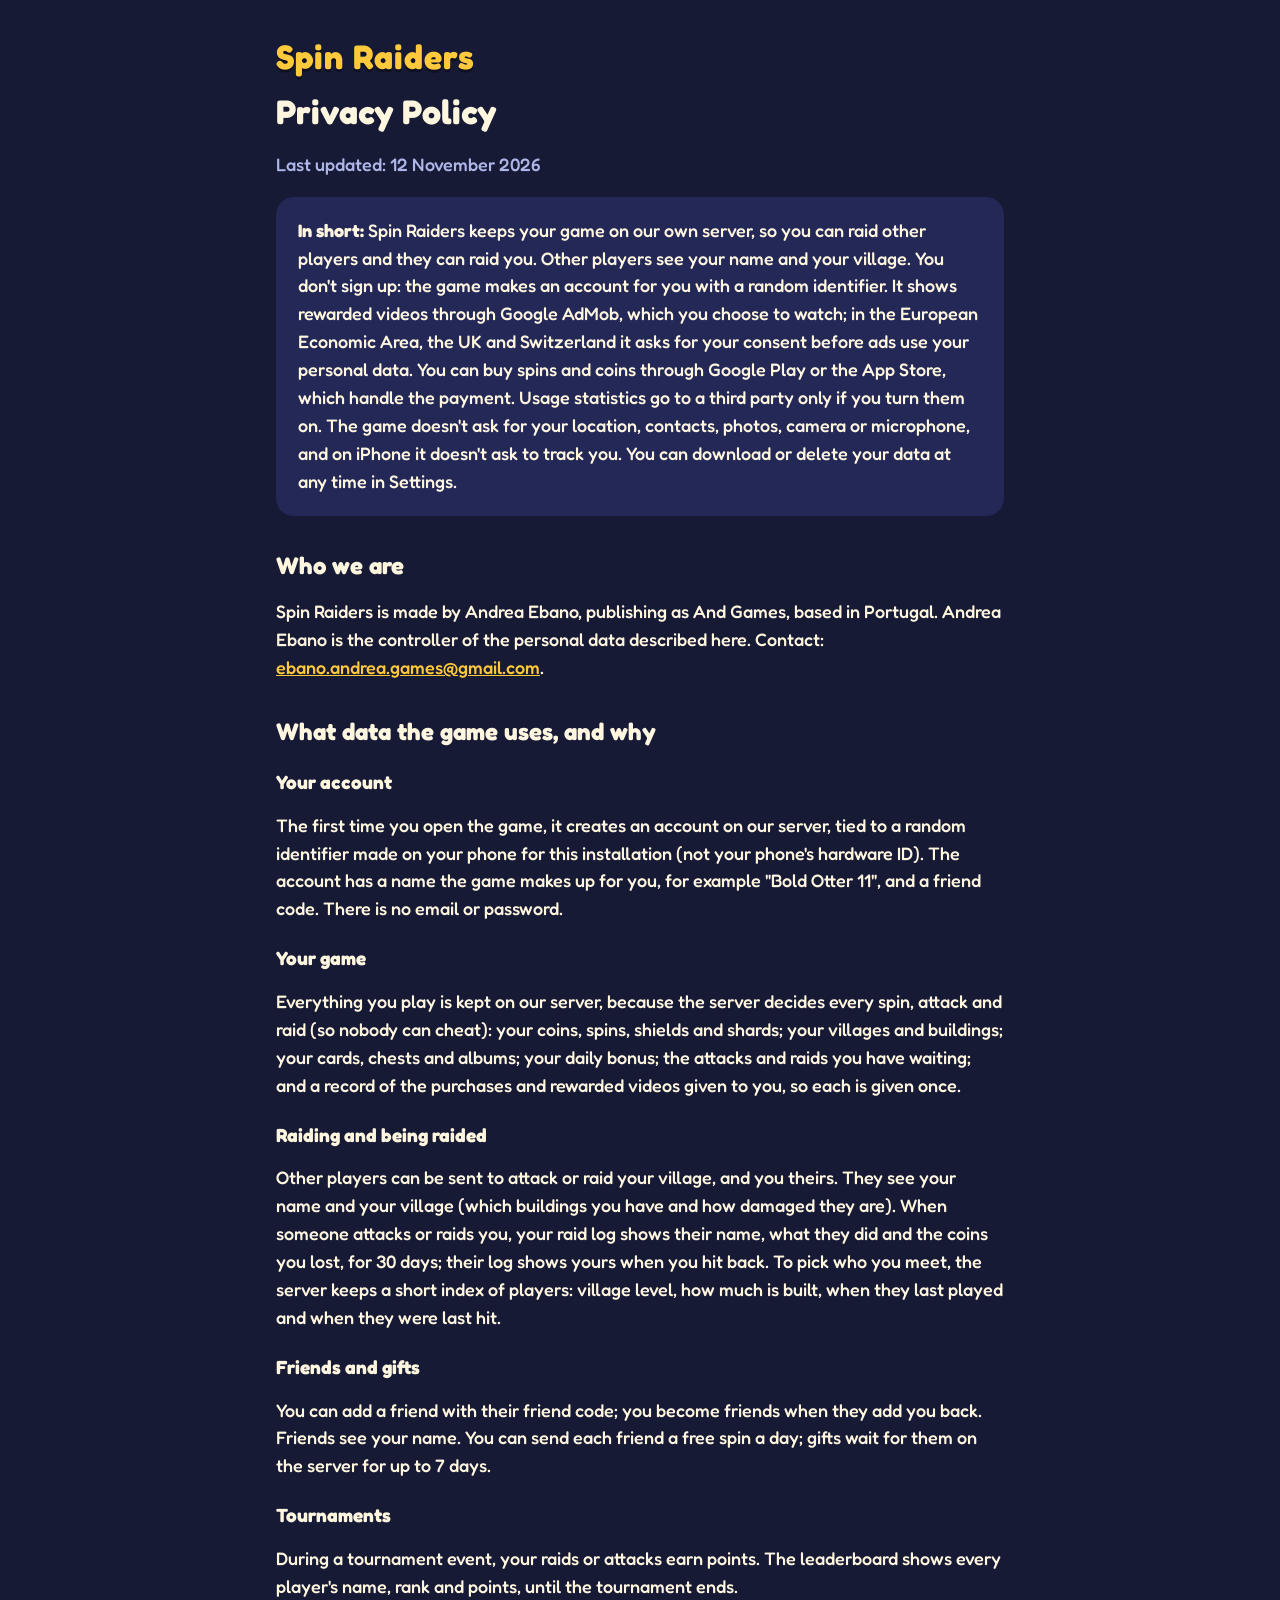
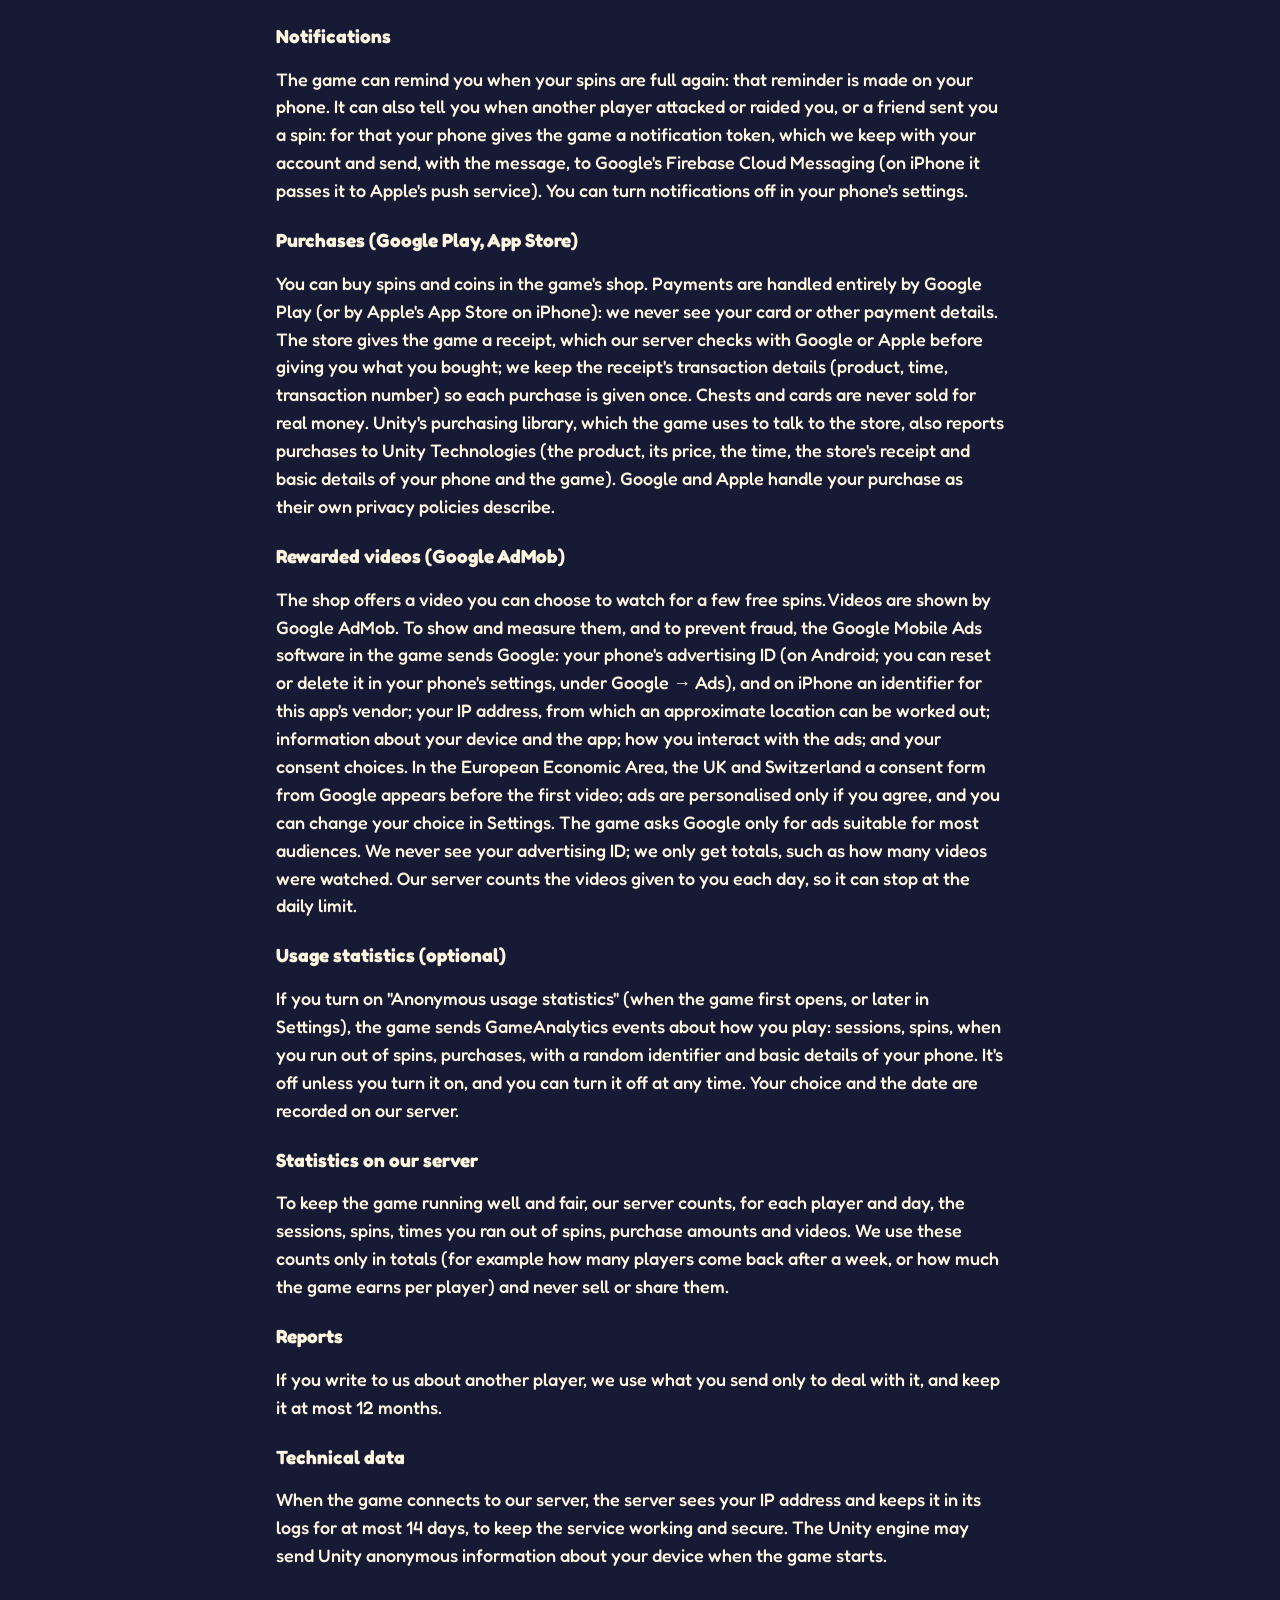
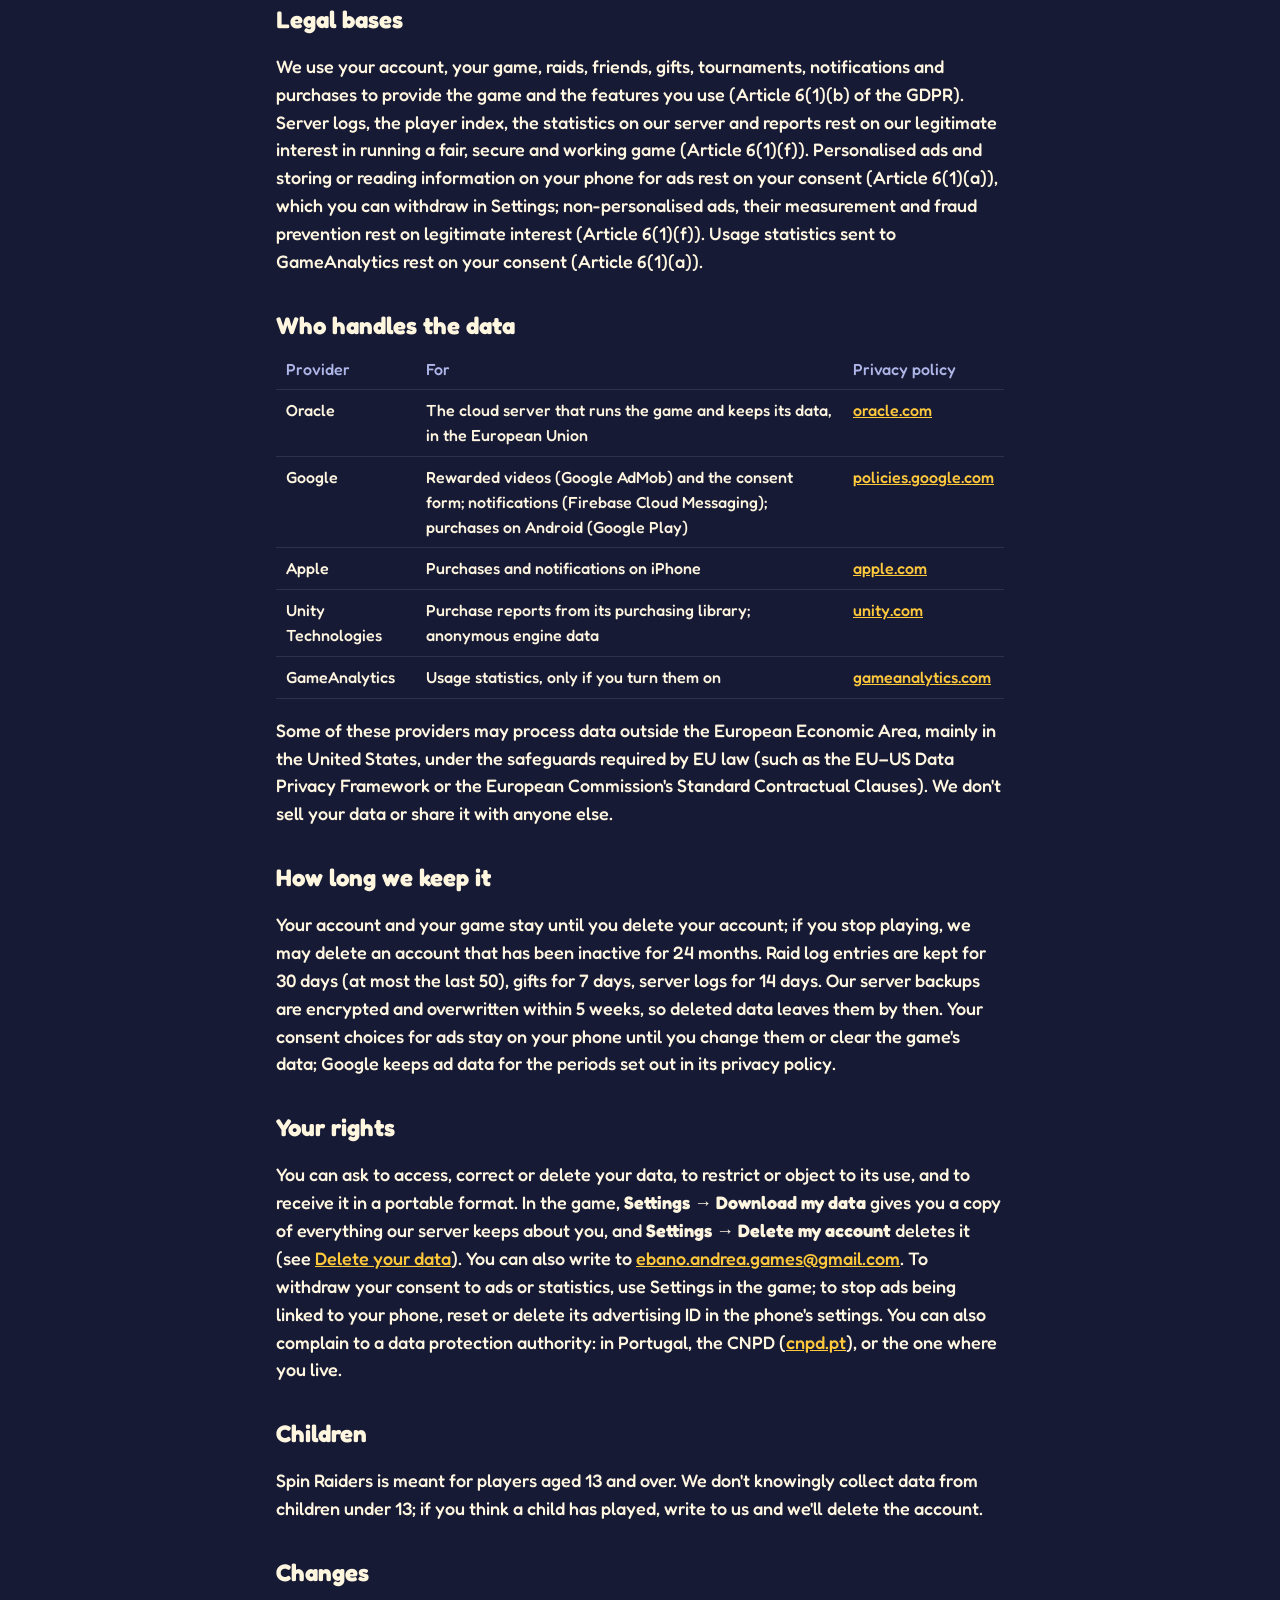
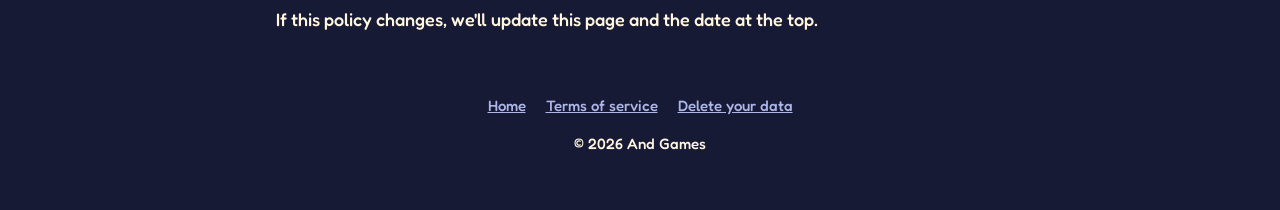
==== privacy/index.html @ 5dbc07e4 "Spin Raiders' site: home, privacy, terms, data deletion Co-Authored-By: Claude Opus 5.5 <noreply@ant" ====
<!doctype html>
<html lang="en">
<head>
	<meta charset="utf-8">
	<meta name="viewport" content="width=device-width, initial-scale=1">
	<title>Privacy Policy · Spin Raiders</title>
	<meta name="description" content="What data Spin Raiders uses, why, and your choices.">
	<link rel="stylesheet" href="../style.css">
</head>
<body>
	<main>
		<nav class="top"><a class="logo small" href="../">Spin Raiders</a></nav>

		<h1>Privacy Policy</h1>
		<p class="muted">Last updated: 12 November 2026</p>

		<div class="card">
			<p style="margin: 0"><strong>In short:</strong> Spin Raiders keeps your game on our own server, so you can raid other players and they can raid you. Other players see your name and your village. You don't sign up: the game makes an account for you with a random identifier. It shows rewarded videos through Google AdMob, which you choose to watch; in the European Economic Area, the UK and Switzerland it asks for your consent before ads use your personal data. You can buy spins and coins through Google Play or the App Store, which handle the payment. Usage statistics go to a third party only if you turn them on. The game doesn't ask for your location, contacts, photos, camera or microphone, and on iPhone it doesn't ask to track you. You can download or delete your data at any time in Settings.</p>
		</div>

		<h2>Who we are</h2>
		<p>Spin Raiders is made by Andrea Ebano, publishing as And Games, based in Portugal. Andrea Ebano is the controller of the personal data described here. Contact: <a href="mailto:ebano.andrea.games@gmail.com">ebano.andrea.games@gmail.com</a>.</p>

		<h2>What data the game uses, and why</h2>

		<h3>Your account</h3>
		<p>The first time you open the game, it creates an account on our server, tied to a random identifier made on your phone for this installation (not your phone's hardware ID). The account has a name the game makes up for you, for example "Bold Otter 11", and a friend code. There is no email or password.</p>

		<h3>Your game</h3>
		<p>Everything you play is kept on our server, because the server decides every spin, attack and raid (so nobody can cheat): your coins, spins, shields and shards; your villages and buildings; your cards, chests and albums; your daily bonus; the attacks and raids you have waiting; and a record of the purchases and rewarded videos given to you, so each is given once.</p>

		<h3>Raiding and being raided</h3>
		<p>Other players can be sent to attack or raid your village, and you theirs. They see your name and your village (which buildings you have and how damaged they are). When someone attacks or raids you, your raid log shows their name, what they did and the coins you lost, for 30 days; their log shows yours when you hit back. To pick who you meet, the server keeps a short index of players: village level, how much is built, when they last played and when they were last hit.</p>

		<h3>Friends and gifts</h3>
		<p>You can add a friend with their friend code; you become friends when they add you back. Friends see your name. You can send each friend a free spin a day; gifts wait for them on the server for up to 7 days.</p>

		<h3>Tournaments</h3>
		<p>During a tournament event, your raids or attacks earn points. The leaderboard shows every player's name, rank and points, until the tournament ends.</p>

		<h3>Notifications</h3>
		<p>The game can remind you when your spins are full again: that reminder is made on your phone. It can also tell you when another player attacked or raided you, or a friend sent you a spin: for that your phone gives the game a notification token, which we keep with your account and send, with the message, to Google's Firebase Cloud Messaging (on iPhone it passes it to Apple's push service). You can turn notifications off in your phone's settings.</p>

		<h3>Purchases (Google Play, App Store)</h3>
		<p>You can buy spins and coins in the game's shop. Payments are handled entirely by Google Play (or by Apple's App Store on iPhone): we never see your card or other payment details. The store gives the game a receipt, which our server checks with Google or Apple before giving you what you bought; we keep the receipt's transaction details (product, time, transaction number) so each purchase is given once. Chests and cards are never sold for real money. Unity's purchasing library, which the game uses to talk to the store, also reports purchases to Unity Technologies (the product, its price, the time, the store's receipt and basic details of your phone and the game). Google and Apple handle your purchase as their own privacy policies describe.</p>

		<h3>Rewarded videos (Google AdMob)</h3>
		<p>The shop offers a video you can choose to watch for a few free spins. Videos are shown by Google AdMob. To show and measure them, and to prevent fraud, the Google Mobile Ads software in the game sends Google: your phone's advertising ID (on Android; you can reset or delete it in your phone's settings, under Google → Ads), and on iPhone an identifier for this app's vendor; your IP address, from which an approximate location can be worked out; information about your device and the app; how you interact with the ads; and your consent choices. In the European Economic Area, the UK and Switzerland a consent form from Google appears before the first video; ads are personalised only if you agree, and you can change your choice in Settings. The game asks Google only for ads suitable for most audiences. We never see your advertising ID; we only get totals, such as how many videos were watched. Our server counts the videos given to you each day, so it can stop at the daily limit.</p>

		<h3>Usage statistics (optional)</h3>
		<p>If you turn on "Anonymous usage statistics" (when the game first opens, or later in Settings), the game sends GameAnalytics events about how you play: sessions, spins, when you run out of spins, purchases, with a random identifier and basic details of your phone. It's off unless you turn it on, and you can turn it off at any time. Your choice and the date are recorded on our server.</p>

		<h3>Statistics on our server</h3>
		<p>To keep the game running well and fair, our server counts, for each player and day, the sessions, spins, times you ran out of spins, purchase amounts and videos. We use these counts only in totals (for example how many players come back after a week, or how much the game earns per player) and never sell or share them.</p>

		<h3>Reports</h3>
		<p>If you write to us about another player, we use what you send only to deal with it, and keep it at most 12 months.</p>

		<h3>Technical data</h3>
		<p>When the game connects to our server, the server sees your IP address and keeps it in its logs for at most 14 days, to keep the service working and secure. The Unity engine may send Unity anonymous information about your device when the game starts.</p>

		<h2>Legal bases</h2>
		<p>We use your account, your game, raids, friends, gifts, tournaments, notifications and purchases to provide the game and the features you use (Article 6(1)(b) of the GDPR). Server logs, the player index, the statistics on our server and reports rest on our legitimate interest in running a fair, secure and working game (Article 6(1)(f)). Personalised ads and storing or reading information on your phone for ads rest on your consent (Article 6(1)(a)), which you can withdraw in Settings; non-personalised ads, their measurement and fraud prevention rest on legitimate interest (Article 6(1)(f)). Usage statistics sent to GameAnalytics rest on your consent (Article 6(1)(a)).</p>

		<h2>Who handles the data</h2>
		<table>
			<tr><th>Provider</th><th>For</th><th>Privacy policy</th></tr>
			<tr><td>Oracle</td><td>The cloud server that runs the game and keeps its data, in the European Union</td><td><a href="https://www.oracle.com/legal/privacy/">oracle.com</a></td></tr>
			<tr><td>Google</td><td>Rewarded videos (Google AdMob) and the consent form; notifications (Firebase Cloud Messaging); purchases on Android (Google Play)</td><td><a href="https://policies.google.com/privacy">policies.google.com</a></td></tr>
			<tr><td>Apple</td><td>Purchases and notifications on iPhone</td><td><a href="https://www.apple.com/legal/privacy/">apple.com</a></td></tr>
			<tr><td>Unity Technologies</td><td>Purchase reports from its purchasing library; anonymous engine data</td><td><a href="https://unity.com/legal/privacy-policy">unity.com</a></td></tr>
			<tr><td>GameAnalytics</td><td>Usage statistics, only if you turn them on</td><td><a href="https://gameanalytics.com/privacy">gameanalytics.com</a></td></tr>
		</table>
		<p>Some of these providers may process data outside the European Economic Area, mainly in the United States, under the safeguards required by EU law (such as the EU–US Data Privacy Framework or the European Commission's Standard Contractual Clauses). We don't sell your data or share it with anyone else.</p>

		<h2>How long we keep it</h2>
		<p>Your account and your game stay until you delete your account; if you stop playing, we may delete an account that has been inactive for 24 months. Raid log entries are kept for 30 days (at most the last 50), gifts for 7 days, server logs for 14 days. Our server backups are encrypted and overwritten within 5 weeks, so deleted data leaves them by then. Your consent choices for ads stay on your phone until you change them or clear the game's data; Google keeps ad data for the periods set out in its privacy policy.</p>

		<h2>Your rights</h2>
		<p>You can ask to access, correct or delete your data, to restrict or object to its use, and to receive it in a portable format. In the game, <strong>Settings → Download my data</strong> gives you a copy of everything our server keeps about you, and <strong>Settings → Delete my account</strong> deletes it (see <a href="../delete/">Delete your data</a>). You can also write to <a href="mailto:ebano.andrea.games@gmail.com">ebano.andrea.games@gmail.com</a>. To withdraw your consent to ads or statistics, use Settings in the game; to stop ads being linked to your phone, reset or delete its advertising ID in the phone's settings. You can also complain to a data protection authority: in Portugal, the CNPD (<a href="https://www.cnpd.pt">cnpd.pt</a>), or the one where you live.</p>

		<h2>Children</h2>
		<p>Spin Raiders is meant for players aged 13 and over. We don't knowingly collect data from children under 13; if you think a child has played, write to us and we'll delete the account.</p>

		<h2>Changes</h2>
		<p>If this policy changes, we'll update this page and the date at the top.</p>
	</main>
	<footer>
		<a href="../">Home</a>
		<a href="../terms/">Terms of service</a>
		<a href="../delete/">Delete your data</a>
		<p>© 2026 And Games</p>
	</footer>
</body>
</html>
---- style.css ----
/* Spin Raiders website: the game's colours and a rounded font (Fredoka, SIL OFL, served from here). */
@font-face {
	font-family: "Fredoka";
	src: url("fonts/Fredoka-Medium.ttf") format("truetype");
	font-weight: 500;
	font-display: swap;
}
@font-face {
	font-family: "Fredoka";
	src: url("fonts/Fredoka-Bold.ttf") format("truetype");
	font-weight: 700;
	font-display: swap;
}

:root {
	--bg: #171a35;
	--panel: #232857;
	--text: #fff6e0;
	--muted: #aeb6e8;
	--gold: #ffc93c;
	--red: #ff5a3c;
	--green: #2eb26a;
	--slate: #3b4180;
}

* { box-sizing: border-box; }

html { background: var(--bg); }

body {
	margin: 0;
	background: var(--bg);
	color: var(--text);
	font-family: "Fredoka", "Trebuchet MS", sans-serif;
	font-weight: 500;
	font-size: 18px;
	line-height: 1.55;
}

main {
	max-width: 760px;
	margin: 0 auto;
	padding: 40px 16px 24px;
}

a { color: var(--gold); }

h1, h2, h3 { font-weight: 700; line-height: 1.2; }

h1 { font-size: 34px; margin: 0 0 8px; }
h2 { font-size: 24px; margin: 36px 0 8px; }
h3 { font-size: 19px; margin: 24px 0 4px; }

p, li { color: var(--text); }
.muted { color: var(--muted); }

.logo {
	display: inline-block;
	color: var(--gold);
	font-weight: 700;
	font-size: 64px;
	line-height: 1;
	text-decoration: none;
	text-shadow: 0 5px 0 rgba(0, 0, 0, 0.35);
	letter-spacing: 1px;
}
.logo.small { font-size: 34px; text-shadow: 0 3px 0 rgba(0, 0, 0, 0.35); }

.tagline { color: var(--muted); font-size: 22px; margin: 6px 0 28px; }

.hero { text-align: center; padding-top: 24px; }

.card {
	background: var(--panel);
	border-radius: 18px;
	padding: 20px 22px;
	margin: 18px 0;
}

.button {
	display: inline-block;
	min-width: 220px;
	padding: 14px 26px;
	margin: 6px;
	border-radius: 16px;
	color: #fff;
	background: var(--red);
	box-shadow: 0 5px 0 rgba(0, 0, 0, 0.28);
	font-weight: 700;
	font-size: 20px;
	text-align: center;
	text-decoration: none;
}
.button.disabled { background: var(--slate); color: var(--muted); pointer-events: none; }

nav.top { display: flex; align-items: center; justify-content: space-between; gap: 12px; margin-bottom: 18px; }

footer {
	max-width: 760px;
	margin: 0 auto;
	padding: 18px 16px 40px;
	color: var(--muted);
	font-size: 15px;
	text-align: center;
}
footer a { color: var(--muted); margin: 0 8px; }

table { width: 100%; border-collapse: collapse; font-size: 16px; }
th, td { text-align: left; vertical-align: top; padding: 8px 10px; border-bottom: 1px solid rgba(255, 255, 255, 0.1); }
th { color: var(--muted); font-weight: 500; }

@media (max-width: 520px) {
	body { font-size: 17px; }
	.logo { font-size: 50px; }
	.button { width: 100%; margin: 6px 0; }
	table { font-size: 15px; }
}
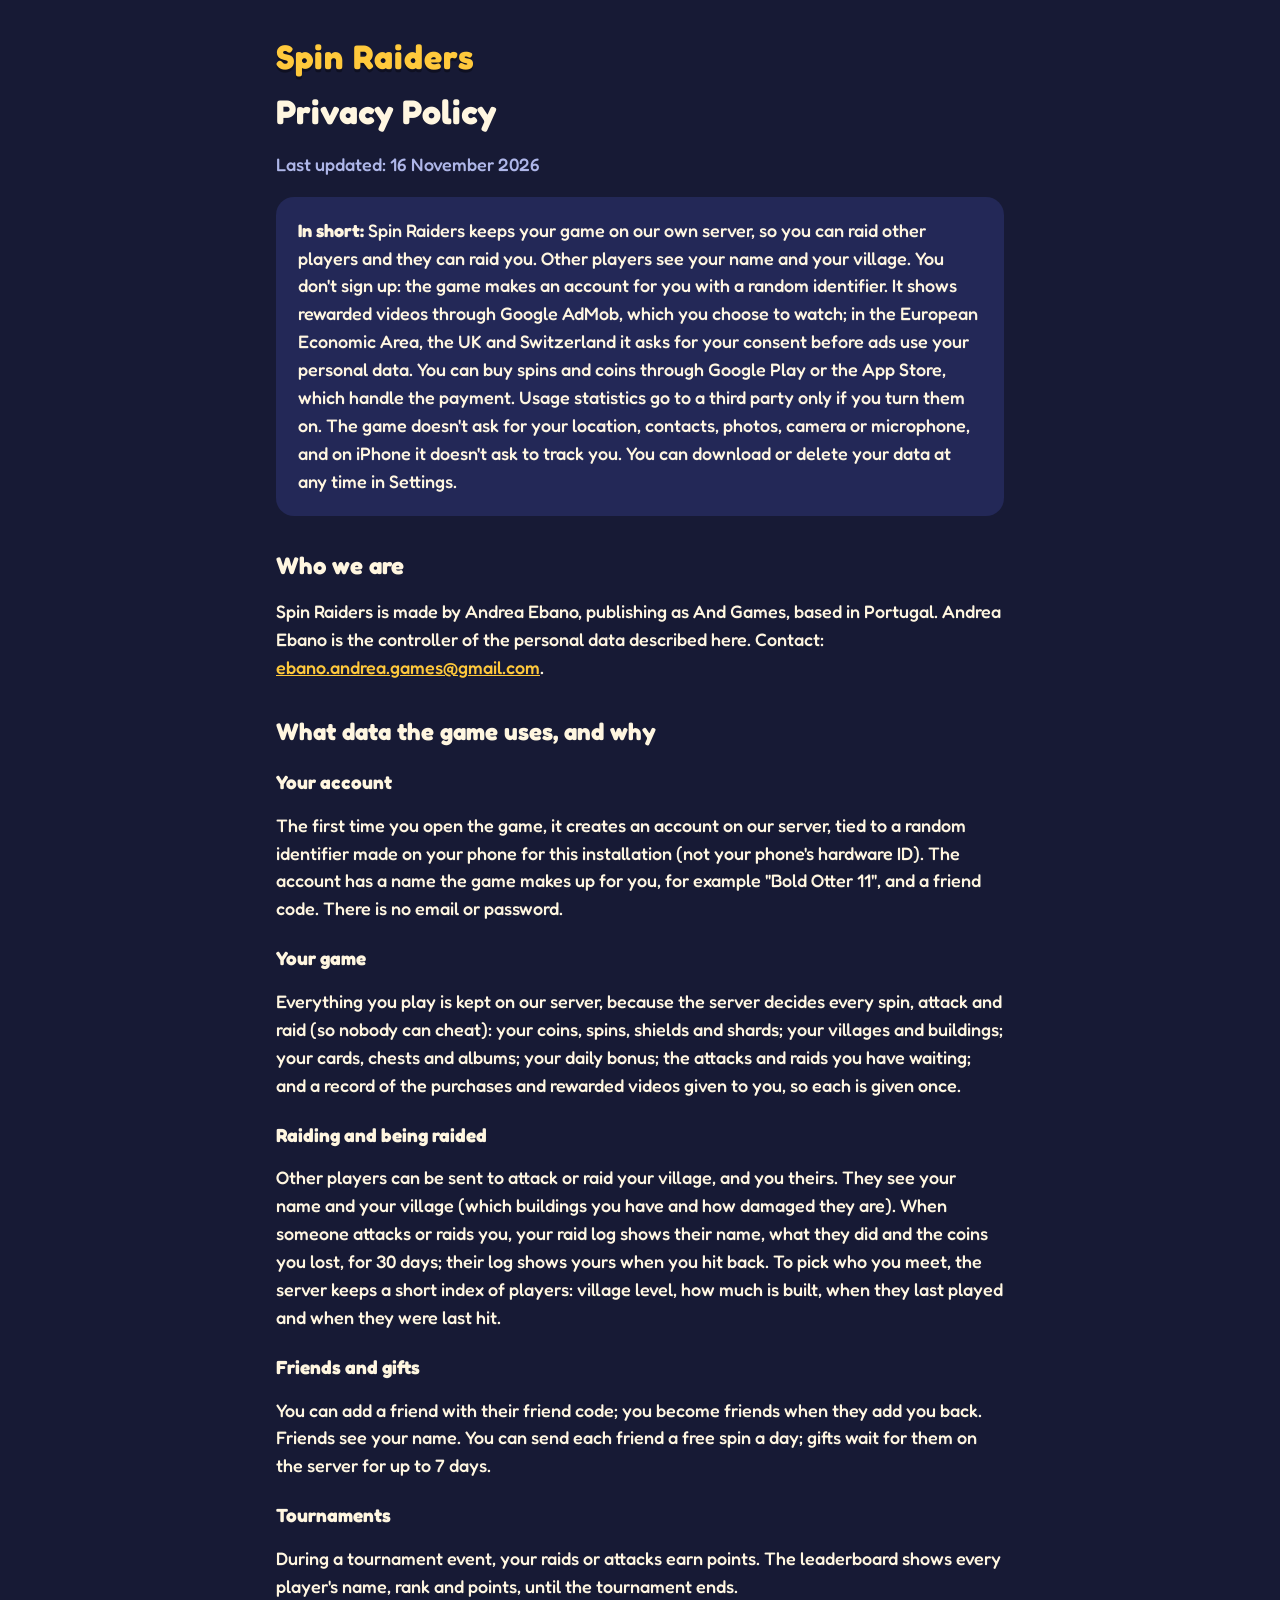
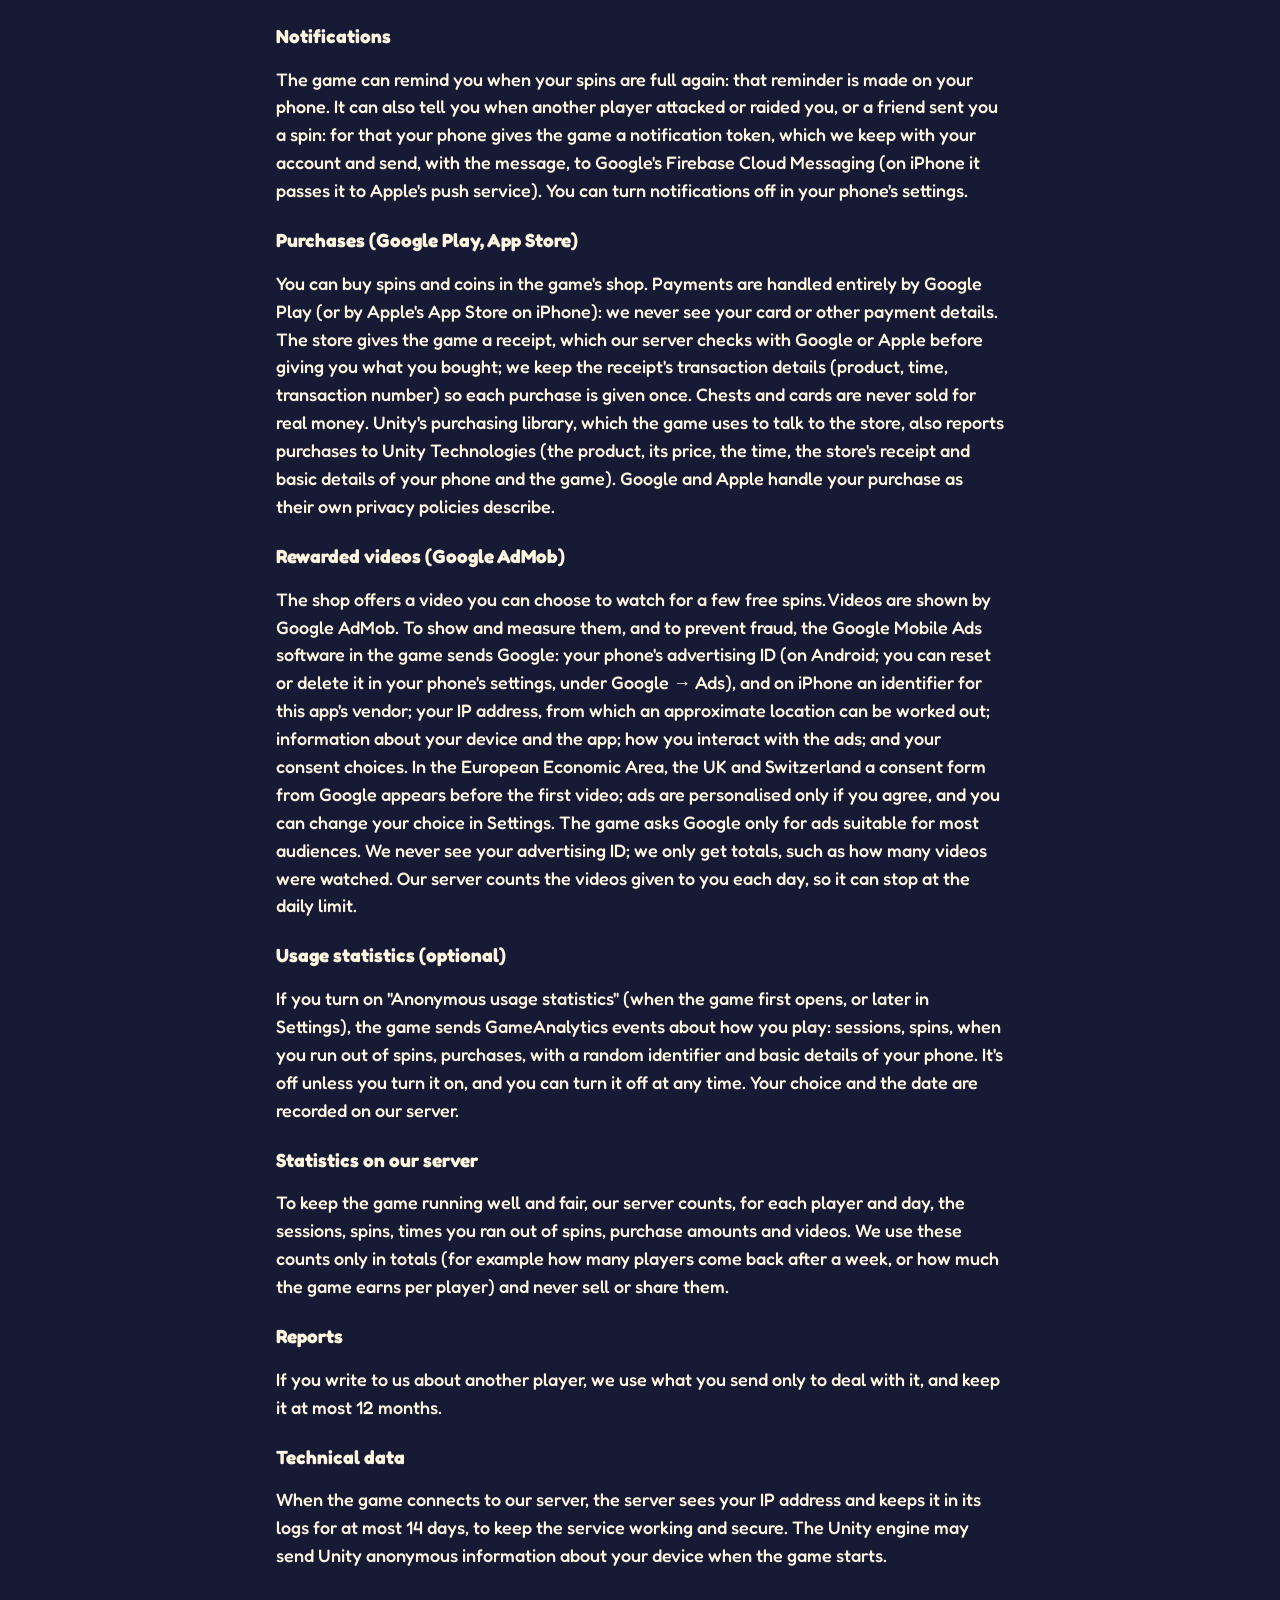
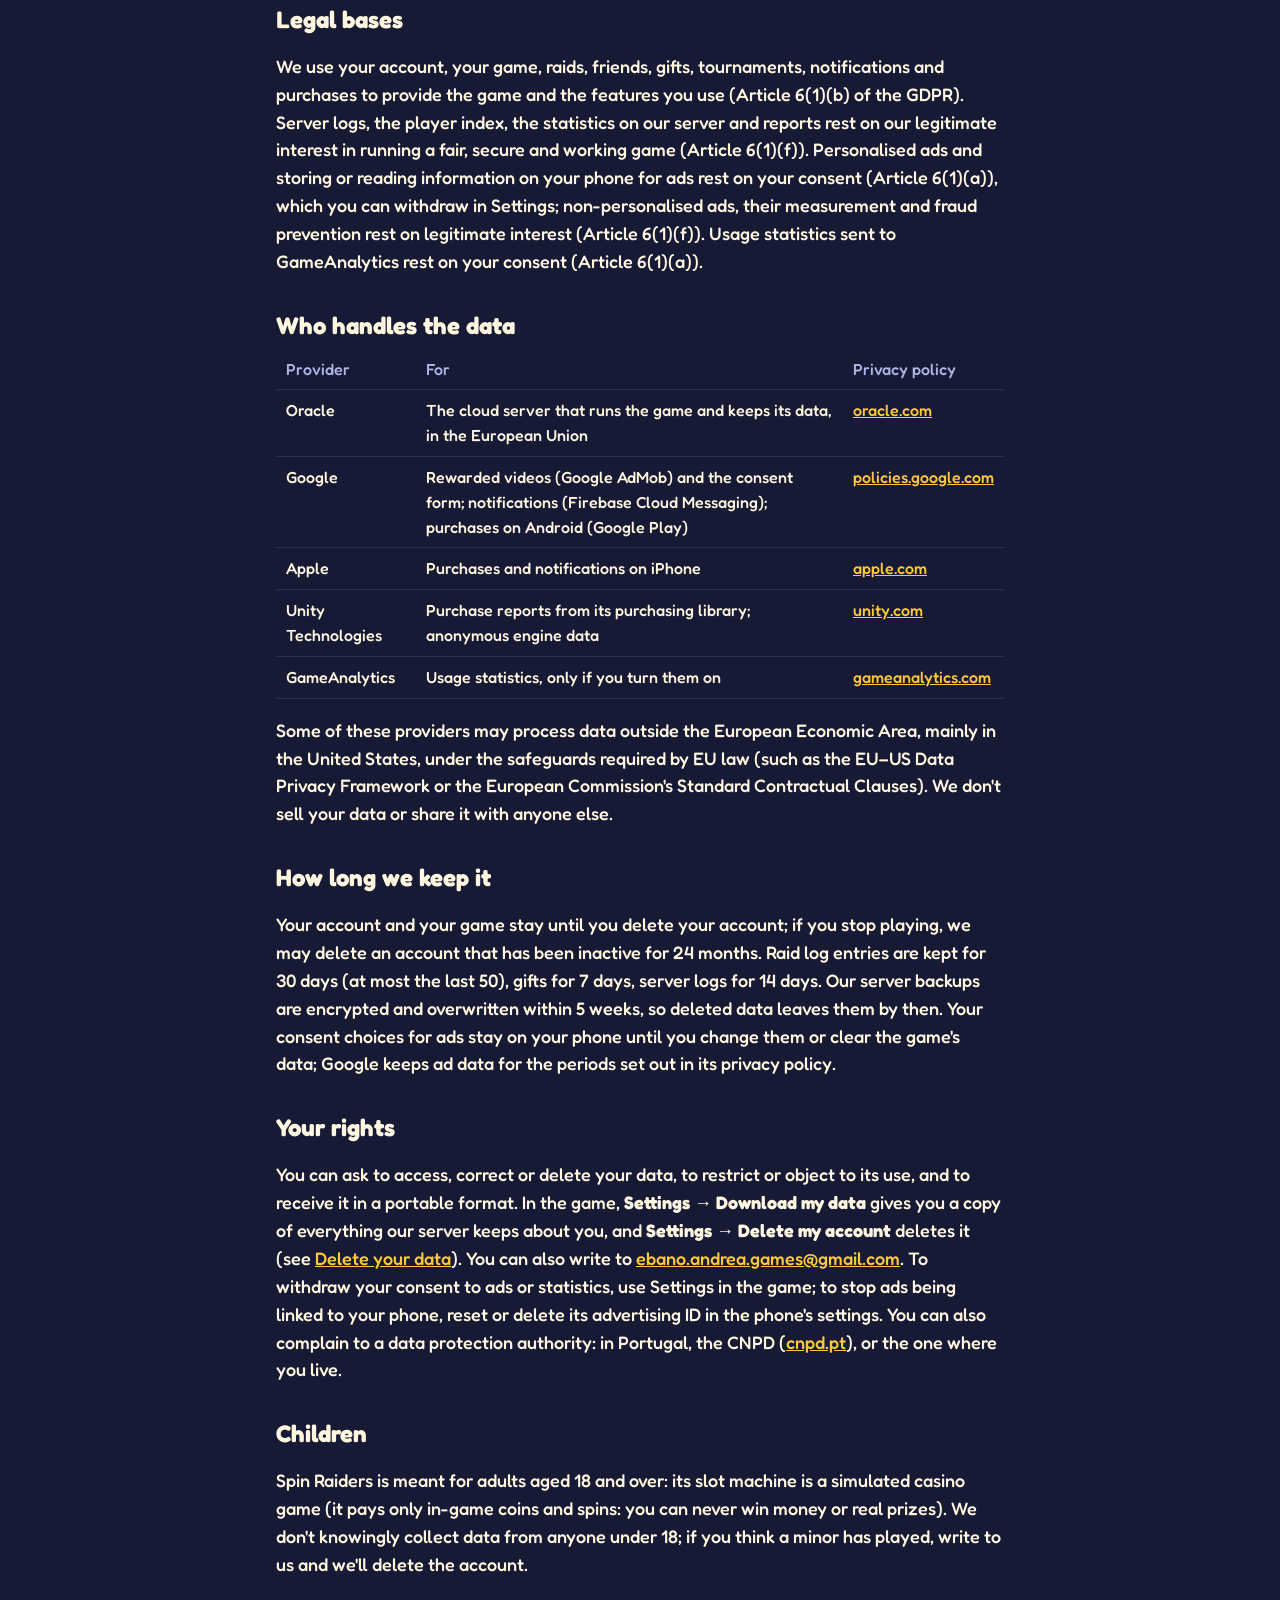
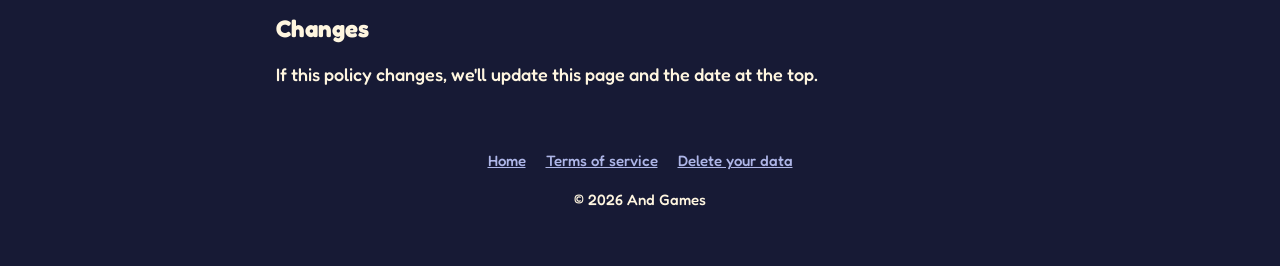
==== commit e579a8b4: "Spin Raiders is for adults 18+: the IARC ratings (PEGI 18) for the simulated casino slot Co-Authored" ====
--- a/privacy/index.html
+++ b/privacy/index.html
@@ -12,7 +12,7 @@
 		<nav class="top"><a class="logo small" href="../">Spin Raiders</a></nav>
 
 		<h1>Privacy Policy</h1>
-		<p class="muted">Last updated: 12 November 2026</p>
+		<p class="muted">Last updated: 16 November 2026</p>
 
 		<div class="card">
 			<p style="margin: 0"><strong>In short:</strong> Spin Raiders keeps your game on our own server, so you can raid other players and they can raid you. Other players see your name and your village. You don't sign up: the game makes an account for you with a random identifier. It shows rewarded videos through Google AdMob, which you choose to watch; in the European Economic Area, the UK and Switzerland it asks for your consent before ads use your personal data. You can buy spins and coins through Google Play or the App Store, which handle the payment. Usage statistics go to a third party only if you turn them on. The game doesn't ask for your location, contacts, photos, camera or microphone, and on iPhone it doesn't ask to track you. You can download or delete your data at any time in Settings.</p>
@@ -80,7 +80,7 @@
 		<p>You can ask to access, correct or delete your data, to restrict or object to its use, and to receive it in a portable format. In the game, <strong>Settings → Download my data</strong> gives you a copy of everything our server keeps about you, and <strong>Settings → Delete my account</strong> deletes it (see <a href="../delete/">Delete your data</a>). You can also write to <a href="mailto:ebano.andrea.games@gmail.com">ebano.andrea.games@gmail.com</a>. To withdraw your consent to ads or statistics, use Settings in the game; to stop ads being linked to your phone, reset or delete its advertising ID in the phone's settings. You can also complain to a data protection authority: in Portugal, the CNPD (<a href="https://www.cnpd.pt">cnpd.pt</a>), or the one where you live.</p>
 
 		<h2>Children</h2>
-		<p>Spin Raiders is meant for players aged 13 and over. We don't knowingly collect data from children under 13; if you think a child has played, write to us and we'll delete the account.</p>
+		<p>Spin Raiders is meant for adults aged 18 and over: its slot machine is a simulated casino game (it pays only in-game coins and spins: you can never win money or real prizes). We don't knowingly collect data from anyone under 18; if you think a minor has played, write to us and we'll delete the account.</p>
 
 		<h2>Changes</h2>
 		<p>If this policy changes, we'll update this page and the date at the top.</p>
